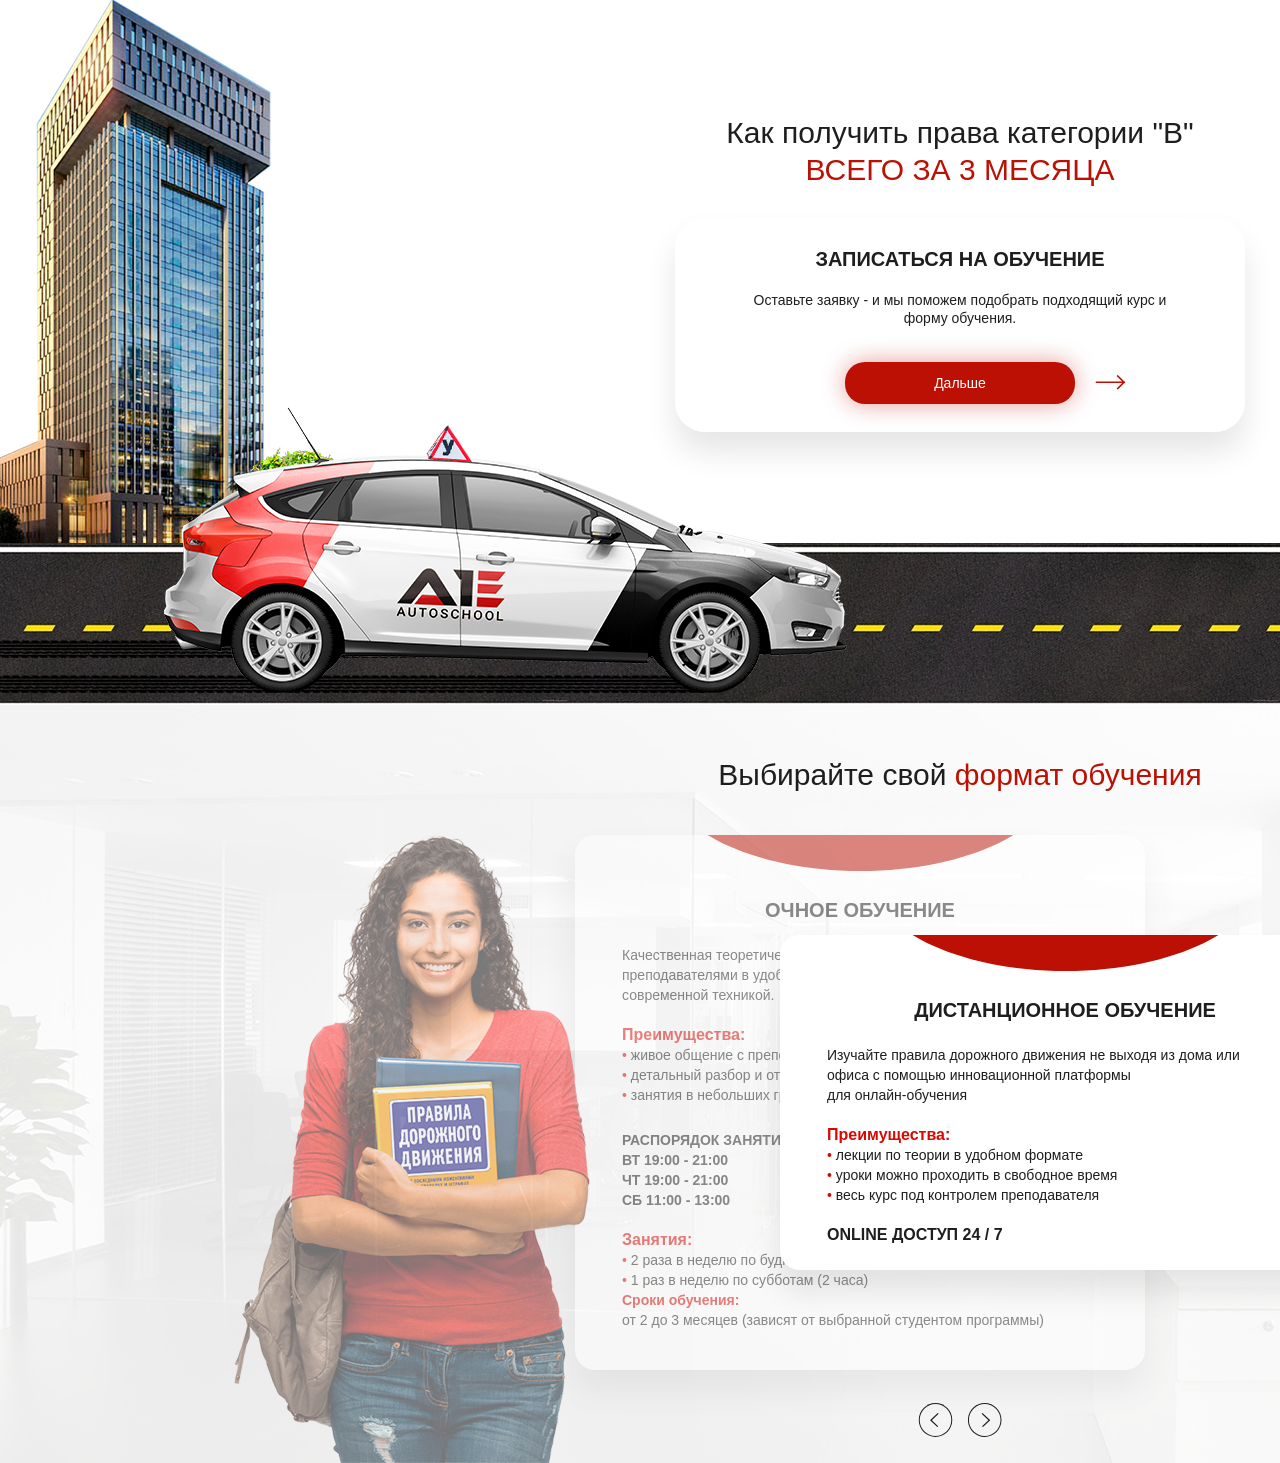
==== index.html @ 5a28f377 "add site" ====
<!DOCTYPE html><html lang="ru"><head><meta charset="utf-8"><title>Автошкола</title><meta name="viewport" content="width=device-width,initial-scale=1"><link rel="preload" href="/fonts/geometriaregular.woff2" as="font" crossorigin="anonymous"><link rel="preload" href="fonts/geometriabold.woff2" as="font" crossorigin="anonymous"><link rel="preload" href="fonts/geometriaheavy.woff2" as="font" crossorigin="anonymous"><link rel="preload" href="fonts/geometriaextrabold.woff2" as="font" crossorigin="anonymous"><link rel="stylesheet" href="css/style.min.css"></head><body><header></header><main class="main"><h1 class="visually-hidden">Автошкола</h1><!--Первый блок--><section class="offer"><h2 class="visually-hidden">Предложения</h2><p class="offer__text">Как получить права категории "В" <span class="offer__text-red">всего за 3 месяца</span></p><ul class="offer__slider slider"><!--Первый слайд--><li class="slider__item slider__item--1 visible"><div class="slider__wrapper"><h3 class="slider__title">Записаться на обучение</h3><p class="slider__text">Оставьте заявку - и мы поможем подобрать подходящий курс и форму обучения.</p><a href="" class="slider__button">Дальше</a></div><div class="slider__car slider__car--1"><img class="slider__image slider__image--1" src="img/car.png" alt="Машина"></div></li><!--Второй слайд--><li class="slider__item slider__item--2 hidden"><div class="slider__wrapper"><h3 class="slider__title">Пройти полный курс</h3><p class="slider__text">Курс состоит из теоретической и практической части, которые идут параллельно</p><a href="" class="slider__button">Дальше</a></div><div class="slider__car slider__car--2"><img class="slider__image slider__image--2" src="img/car.png" alt="Машина"></div></li><!--Третий слайд--><li class="slider__item slider__item--3 hidden"><div class="slider__wrapper"><h3 class="slider__title">Сдать внутренний экзамен в автошколе</h3><p class="slider__text">После этого экзамена, вы получите свидетельство об окончании школы</p><a href="" class="slider__button">Дальше</a></div><div class="slider__car slider__car--3"><img class="slider__image slider__image--3" src="img/car.png" alt="Машина"></div></li><!--Четвертый слайд--><li class="slider__item slider__item--4 hidden"><div class="slider__wrapper"><h3 class="slider__title">Сдать экзамен в ГИБДД</h3><p class="slider__text">Все организационные вопросы мы возьмем на себя - вам нужно просто успешно сдать экзамен и получить водительское удостоверение!</p><a href="" class="slider__button slider__button--4">Дальше</a></div><div class="slider__car slider__car--4"><img class="slider__image slider__image--4" src="img/car.png" alt="Машина"></div></li><!--Пятый слайд--><li class="slider__item slider__item--5 hidden"><div class="slider__wrapper"><h3 class="slider__title slider__title--5">Запишитесь к нам на обучение прямо сейчас <span class="slider__title--red">и получите скидку 20%</span></h3><form class="slider__form" method="post" enctype="multipart/form-data" action="index.html" autocomplete="off"><ul class="slider__form-list"><li class="slider__form-item"><input class="slider__input" id="input-name" type="text" name="name" placeholder="Имя" required=""> <label for="input-name"><span class="visually-hidden">Имя</span></label></li><li class="slider__form-item"><input class="slider__input" id="input-tel" type="text" name="tel" placeholder="Телефон" required=""> <label for="input-tel"><span class="visually-hidden">Телефон</span></label></li></ul><button class="slider__button slider__button--5" type="submit">Записаться со скидкой</button></form></div><div class="slider__car slider__car--5"><img class="slider__image slider__image--5" src="img/car.png" alt="Машина"></div></li></ul></section><!--Второй блок--><section class="format"><h2 class="visually-hidden">Формат обучения</h2><p class="format__text">Выбирайте свой <span class="format__text-red">формат обучения</span></p><div class="format__study"><!--Очное обучение--><div class="format__full-time full-time"><!--Блок информации--> <img class="full-time__image" src="img/female.png" alt="Дистанционное обучение"><div class="full-time__wrapper"><h3 class="full-time__title">Очное обучение</h3><p class="full-time__text">Качественная теоретическая подготовка с квалифицированными преподавателями в удобной аудитории, оборудованной современной техникой.</p><b class="full-time__list-name">Преимущества:</b><ul class="full-time__list"><li class="full-time__item"><p class="full-time__item-text"><span class="full-time__text-red">•</span> живое общение с преподавателем</p></li><li class="full-time__item"><p class="full-time__item-text"><span class="full-time__text-red">•</span> детальный разбор и отработка экзаменационных билетов</p></li><li class="full-time__item"><p class="full-time__item-text"><span class="full-time__text-red">•</span> занятия в небольших группах до 10 человек</p></li></ul><ul class="full-time__schedule"><li class="full-time__schedule-item"><p class="full-time__shedule-text">Распорядок занятий:</p></li><li class="full-time__schedule-item"><p class="full-time__shedule-text">вт 19:00 - 21:00</p></li><li class="full-time__schedule-item"><p class="full-time__shedule-text">чт 19:00 - 21:00</p></li><li class="full-time__schedule-item"><p class="full-time__shedule-text">сб 11:00 - 13:00</p></li></ul><b class="full-time__list-name">Занятия:</b><ul class="full-time__list"><li class="full-time__item"><p class="full-time__item-text"><span class="full-time__text-red">•</span> 2 раза в неделю по будням (2 часа)</p></li><li class="full-time__item"><p class="full-time__item-text"><span class="full-time__text-red">•</span> 1 раз в неделю по субботам (2 часа)</p></li></ul><b class="full-time__list-term">Сроки обучения:</b><p class="full-time__text-time">от 2 до 3 месяцев (зависят от выбранной студентом программы)</p></div></div><!--Дистанционное обучение--><div class="format__distance distance"><!--Блок информации--><div class="distance__wrapper"><h3 class="distance__title">Дистанционное обучение</h3><p class="distance__text">Изучайте правила дорожного движения не выходя из дома или офиса с помощью инновационной платформы<br>для онлайн-обучения</p><b class="distance__list-name">Преимущества:</b><ul class="distance__list"><li class="distance__item"><p class="distance__item-text"><span class="distance__text-red">•</span> лекции по теории в удобном формате</p></li><li class="distance__item"><p class="distance__item-text"><span class="distance__text-red">•</span> уроки можно проходить в свободное время</p></li><li class="distance__item"><p class="distance__item-text"><span class="distance__text-red">•</span> весь курс под контролем преподавателя</p></li></ul><b class="distance__online">Online доступ 24 / 7</b></div><img class="distance__image" src="img/male.png" alt="Дистанционное обучение"></div><div class="format__buttons"><button class="format__button format__button--left"><span class="visually-hidden">Выбрать очное обучение</span> <svg class="format__left-button" xmlns="http://www.w3.org/2000/svg" width="35" height="34" viewBox="0 0 35 34"><defs><clipPath id="2j5ra"><path fill="#1e1e1e" d="M17.516 0C26.775 0 34.28 7.59 34.28 16.953s-7.506 16.953-16.765 16.953C8.256 33.906.75 26.316.75 16.953S8.256 0 17.516 0z"></path></clipPath></defs><g><g><path class="format__left-button--stroke" fill="none" stroke="#1e1e1e" stroke-miterlimit="50" stroke-width="2" d="M17.516 0C26.775 0 34.28 7.59 34.28 16.953s-7.506 16.953-16.765 16.953C8.256 33.906.75 26.316.75 16.953S8.256 0 17.516 0z" clip-path="url(&quot;#2j5ra&quot;)"></path></g><g><path class="format__left-button--fill" fill="#1e1e1e" d="M19.29 24.002l-7.236-6.835.453-.428 7.235-6.836.905.855-6.784 6.409 6.331 5.98z"></path></g></g></svg></button> <button class="format__button format__button--right"><span class="visually-hidden">Выбрать дистанционное обучение</span> <svg class="format__right-button" xmlns="http://www.w3.org/2000/svg" width="34" height="34" viewBox="0 0 34 34"><defs><clipPath id="4r8sa"><path fill="#1e1e1e" d="M16.719 0c9.268 0 16.78 7.59 16.78 16.953s-7.512 16.953-16.78 16.953S-.063 26.316-.063 16.953 7.451 0 16.72 0z"></path></clipPath></defs><g><g><path class="format__left-button--stroke" fill="none" stroke="#1e1e1e" stroke-miterlimit="50" stroke-width="2" d="M16.719 0c9.268 0 16.78 7.59 16.78 16.953s-7.512 16.953-16.78 16.953S-.063 26.316-.063 16.953 7.451 0 16.72 0z" clip-path="url(&quot;#4r8sa&quot;)"></path></g><g><path class="format__left-button--fill" fill="#1e1e1e" d="M14.075 23.148l6.331-5.981-6.783-6.409.904-.854 7.236 6.835.452.428-7.236 6.835z"></path></g></g></svg></button></div></div></section></main><footer></footer><script src="js/script.min.js"></script><script src="js/picturefill.min.js"></script></body></html>
---- css/style.min.css ----
*,::after,::before{-webkit-box-sizing:border-box;box-sizing:border-box}body{min-width:320px;margin:0;padding:0;font-size:14px;line-height:20px;font-family:"Geometria","Arial",sans-serif;color:#1e1e1e;font-style:normal;font-weight:400}img{max-width:100%;height:auto}.hidden{display:none}@font-face{font-family:"Geometria";src:url(../fonts/geometriaregular.woff2) format("woff2"),url(../fonts/geometriaregular.woff) format("woff");font-weight:400;font-style:normal;font-display:swap}@font-face{font-family:"Geometria";src:url(../fonts/geometriabold.woff2) format("woff2"),url(../fonts/geometriabold.woff) format("woff");font-weight:700;font-style:normal;font-display:swap}@font-face{font-family:"Geometria-heavy";src:url(../fonts/geometriaheavy.woff2) format("woff2"),url(../fonts/geometriaheavy.woff) format("woff");font-weight:400;font-style:normal;font-display:swap}@font-face{font-family:"Geometria-extra";src:url(../fonts/geometriaextrabold.woff2) format("woff2"),url(../fonts/geometriaextrabold.woff) format("woff");font-weight:400;font-style:normal;font-display:swap}.visually-hidden:not(:focus):not(:active){position:absolute;width:1px;height:1px;margin:-1px;border:0;padding:0;white-space:nowrap;-webkit-clip-path:inset(100%);clip-path:inset(100%);clip:rect(0 0 0 0);overflow:hidden}.offer{position:relative;width:1920px;min-height:705px;margin:0 auto;background-image:url(../img/background-1.png);background-size:1750px auto;background-repeat:no-repeat;z-index:0}.offer::after{top:543px;width:1920px;height:168px;background-image:url(../img/road.jpg);z-index:-1}.offer::after,.offer::before,.slider__button::after{content:"";position:absolute;background-repeat:no-repeat}.offer::before{right:0;top:331px;width:167px;height:379px;background-image:url(../img/finish.png)}.offer__text{margin:0 auto;padding-top:123px;text-align:center;width:541px;font-family:"Geometria-heavy","Arial",sans-serif;font-size:30px;line-height:20px}.offer__text-red{display:block;margin-top:17px;color:#bb1003;text-transform:uppercase}.slider{display:-webkit-box;display:-ms-flexbox;display:flex;-webkit-box-orient:vertical;-webkit-box-direction:normal;-ms-flex-direction:column;flex-direction:column;margin:38px auto 0;padding:0;list-style:none}.slider__item{margin:0 auto}.slider__wrapper{display:-webkit-box;display:-ms-flexbox;display:flex;-webkit-box-orient:vertical;-webkit-box-direction:normal;-ms-flex-direction:column;flex-direction:column;width:570px;margin:0 auto;-webkit-box-align:center;-ms-flex-align:center;align-items:center;background-color:#fff;-webkit-box-shadow:0 20px 31px rgba(0,0,0,.1);box-shadow:0 20px 31px rgba(0,0,0,.1);border-radius:30px;position:relative;z-index:1}.slider__title{width:570px;text-align:center;margin:30px 0 0;padding:0 20px;font-family:"Geometria-extra","Arial",sans-serif;font-size:20px;line-height:23px;text-transform:uppercase}.slider__title--5{margin-top:20px;width:450px;display:block;font-size:15px}.slider__title--red{font-size:20px;color:#bb1003}.slider__button,.slider__text{margin:20px 0 0;padding:0 20px;width:492px;font-size:14px;line-height:18px;text-align:center}.slider__button{display:block;position:relative;width:230px;margin:35px auto 28px;padding:11px 20px;border:0;border-radius:20px;background-color:#bb1003;-webkit-box-shadow:0 0 25px rgba(187,16,3,.4);box-shadow:0 0 25px rgba(187,16,3,.4);color:#fff;text-decoration:none;line-height:20px;cursor:pointer}.slider__button::after{top:13px;left:250px;width:30px;height:15px;background-image:url(../img/arrow.png);background-size:30px auto}.slider__button--4{margin-top:17px}.slider__button--5{margin-top:23px}.slider__button--5::after{display:none}.slider__car{position:relative;width:1920px}.slider__car::before{content:"";position:absolute;bottom:0;left:0;height:55px;background-repeat:no-repeat}.slider__car--1::before{width:717px;background-image:url(../img/tire-1.png)}.slider__car--2::before{width:862px;background-image:url(../img/tire-2.png)}.slider__car--3::before{width:1168px;background-image:url(../img/tire-3.png)}.slider__car--4::before{width:1468px;background-image:url(../img/tire-4.png)}.slider__car--5::before{width:1785px;background-image:url(../img/tire-5.png)}.slider__image{position:relative;display:block;margin-top:-25px}.slider__image--1{margin-left:164px}.slider__image--2{margin-left:324px}.slider__image--3{margin-left:624px}.slider__image--4{margin-left:922px}.slider__image--5{margin-left:1228px}.slider__form-list{display:-webkit-box;display:-ms-flexbox;display:flex;-ms-flex-wrap:wrap;flex-wrap:wrap;margin:20px 0 0;padding:0;width:570px;list-style:none}.slider__form-item{padding:0 30px}.slider__form-item:nth-child(2n){padding-left:0}.slider__input{width:240px;border:1px solid #e8e8e8;font-family:"Geometria","Arial",sans-serif;font-size:14px;line-height:23px;padding:4px 21px;color:#191919}.slider__input::-webkit-input-placeholder{color:#898989}.slider__input::-moz-placeholder{color:#898989}.slider__input:-ms-input-placeholder,.slider__input::-ms-input-placeholder{color:#898989}.slider__input::placeholder{color:#898989}.format{position:relative;margin:0 auto;width:1920px;background-image:url(../img/background-2.jpg);background-size:1920px auto;background-repeat:no-repeat}.format__text{margin:0;padding:60px 20px 0;font-family:"Geometria-heavy","Arial",sans-serif;font-size:30px;line-height:20px;text-align:center}.format__text-red{color:#bb1003}.format__buttons,.format__study{display:-webkit-box;display:-ms-flexbox;display:flex}.format__study{-ms-flex-wrap:wrap;flex-wrap:wrap;margin-top:35px}.format__buttons{margin:-60px auto 0;z-index:2}.format__button{border:0;background-color:transparent;padding:0;display:block;width:35px;height:35px;cursor:pointer;outline:0}.format__button--left{margin-right:15px}.format__button:active .format__left-button--stroke{stroke:#db0701}.format__button:active .format__left-button--fill{fill:#db0701}.distance,.distance__wrapper{position:relative;display:-webkit-box;display:-ms-flexbox;display:flex;z-index:1}.distance{-webkit-box-align:start;-ms-flex-align:start;align-items:flex-start;width:720px;min-height:643px;margin-left:0}.distance__wrapper{-webkit-box-orient:vertical;-webkit-box-direction:normal;-ms-flex-direction:column;flex-direction:column;margin-top:115px;margin-left:-420px;border-radius:20px;background-color:#fff;-webkit-box-shadow:0 20px 31px rgba(0,0,0,.1);box-shadow:0 20px 31px rgba(0,0,0,.1)}.distance__wrapper::before,.full-time__wrapper::before{content:"";position:absolute;top:0;left:132px;width:307px;height:36px;background-image:url(../img/allips.png);background-repeat:no-repeat}.distance__title{margin:65px 0 0;padding:0 20px;font-size:20px;line-height:20px;text-transform:uppercase;text-align:center}.distance__text{margin:25px 0 0;padding-left:47px;padding-right:70px;width:570px}.distance__list-name{display:block;margin-top:20px;padding-left:47px;padding-right:70px;text-align:left;font-family:"Geometria","Arial",sans-serif;font-size:16px;font-weight:700;color:#db0701}.distance__list{list-style:none;margin:0;padding:0 70px 0 47px}.distance__item-text{margin:0}.distance__text-red{color:#db0701}.distance__online{display:block;font-size:16px;line-height:20px;font-weight:700;margin:20px 0 25px;padding-left:47px;padding-right:70px;text-transform:uppercase}.distance__image{position:absolute;right:0;bottom:0;margin-right:124px;z-index:2}.full-time,.full-time__wrapper{position:relative;display:-webkit-box;display:-ms-flexbox;display:flex}.full-time{-webkit-box-align:start;-ms-flex-align:start;align-items:flex-start;min-height:643px;opacity:.5;width:1200px;margin-left:0;z-index:0}.full-time__wrapper{width:570px;-webkit-box-orient:vertical;-webkit-box-direction:normal;-ms-flex-direction:column;flex-direction:column;margin-top:15px;margin-left:575px;border-radius:20px;background-color:#fff;-webkit-box-shadow:0 20px 31px rgba(0,0,0,.1);box-shadow:0 20px 31px rgba(0,0,0,.1);z-index:1}.full-time__title{margin:65px 0 0;padding:0 20px;font-size:20px;line-height:20px;text-transform:uppercase;text-align:center}.full-time__text{margin:25px 0 0;padding-left:47px;padding-right:70px;width:570px}.full-time__list-name{display:block;margin-top:20px;padding-left:47px;padding-right:70px;text-align:left;font-family:"Geometria","Arial",sans-serif;font-size:16px;font-weight:700;color:#db0701}.full-time__list{list-style:none;margin:0;padding:0 70px 0 47px}.full-time__item-text{margin:0}.full-time__text-red{color:#db0701}.full-time__schedule{list-style:none;margin:25px 0 0;padding:0 70px 0 47px}.full-time__shedule-text{margin:0;font-family:"Geometria","Arial",sans-serif;font-weight:700;text-transform:uppercase}.full-time__list-term{margin:0;padding-right:70px;padding-left:47px;color:#db0701}.full-time__text-time{margin:0 0 40px;padding-left:47px;padding-right:70px}.full-time__image{position:absolute;left:0;bottom:0;margin-left:234px;z-index:2}
/*# sourceMappingURL=style.min.css.map */
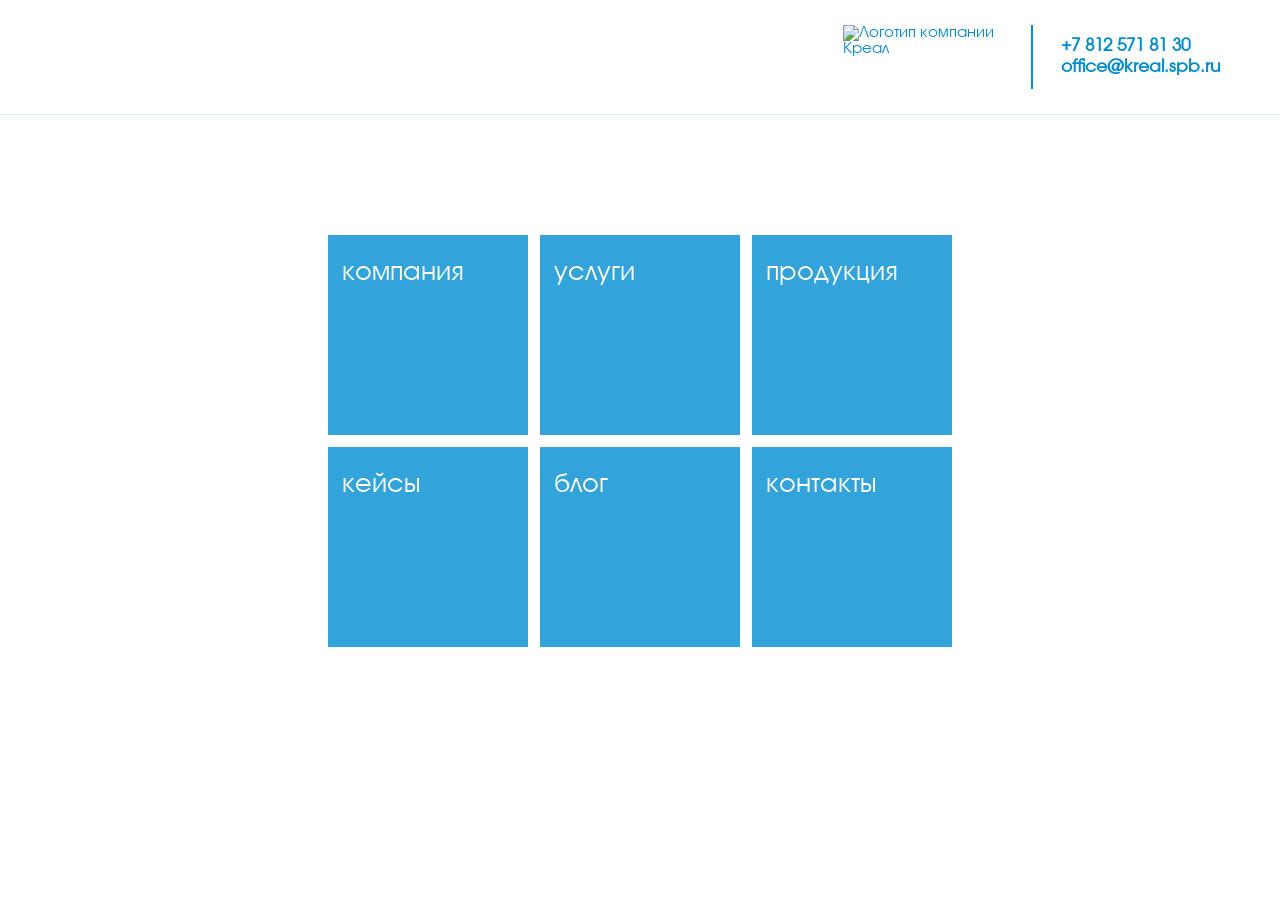
==== commit 1ce44672: "1" ====
--- a/index.html
+++ b/index.html
@@ -1 +1 @@
-<!DOCTYPE html><html lang="ru"><head><meta charset="utf-8"><title>Автошкола</title><meta name="viewport" content="width=device-width,initial-scale=1"><link rel="preload" href="/fonts/geometriaregular.woff2" as="font" crossorigin="anonymous"><link rel="preload" href="fonts/geometriabold.woff2" as="font" crossorigin="anonymous"><link rel="preload" href="fonts/geometriaheavy.woff2" as="font" crossorigin="anonymous"><link rel="preload" href="fonts/geometriaextrabold.woff2" as="font" crossorigin="anonymous"><link rel="stylesheet" href="css/style.min.css"></head><body><header></header><main class="main"><h1 class="visually-hidden">Автошкола</h1><!--Первый блок--><section class="offer"><h2 class="visually-hidden">Предложения</h2><p class="offer__text">Как получить права категории "В" <span class="offer__text-red">всего за 3 месяца</span></p><ul class="offer__slider slider"><!--Первый слайд--><li class="slider__item slider__item--1 visible"><div class="slider__wrapper"><h3 class="slider__title">Записаться на обучение</h3><p class="slider__text">Оставьте заявку - и мы поможем подобрать подходящий курс и форму обучения.</p><a href="" class="slider__button">Дальше</a></div><div class="slider__car slider__car--1"><img class="slider__image slider__image--1" src="img/car.png" alt="Машина"></div></li><!--Второй слайд--><li class="slider__item slider__item--2 hidden"><div class="slider__wrapper"><h3 class="slider__title">Пройти полный курс</h3><p class="slider__text">Курс состоит из теоретической и практической части, которые идут параллельно</p><a href="" class="slider__button">Дальше</a></div><div class="slider__car slider__car--2"><img class="slider__image slider__image--2" src="img/car.png" alt="Машина"></div></li><!--Третий слайд--><li class="slider__item slider__item--3 hidden"><div class="slider__wrapper"><h3 class="slider__title">Сдать внутренний экзамен в автошколе</h3><p class="slider__text">После этого экзамена, вы получите свидетельство об окончании школы</p><a href="" class="slider__button">Дальше</a></div><div class="slider__car slider__car--3"><img class="slider__image slider__image--3" src="img/car.png" alt="Машина"></div></li><!--Четвертый слайд--><li class="slider__item slider__item--4 hidden"><div class="slider__wrapper"><h3 class="slider__title">Сдать экзамен в ГИБДД</h3><p class="slider__text">Все организационные вопросы мы возьмем на себя - вам нужно просто успешно сдать экзамен и получить водительское удостоверение!</p><a href="" class="slider__button slider__button--4">Дальше</a></div><div class="slider__car slider__car--4"><img class="slider__image slider__image--4" src="img/car.png" alt="Машина"></div></li><!--Пятый слайд--><li class="slider__item slider__item--5 hidden"><div class="slider__wrapper"><h3 class="slider__title slider__title--5">Запишитесь к нам на обучение прямо сейчас <span class="slider__title--red">и получите скидку 20%</span></h3><form class="slider__form" method="post" enctype="multipart/form-data" action="index.html" autocomplete="off"><ul class="slider__form-list"><li class="slider__form-item"><input class="slider__input" id="input-name" type="text" name="name" placeholder="Имя" required=""> <label for="input-name"><span class="visually-hidden">Имя</span></label></li><li class="slider__form-item"><input class="slider__input" id="input-tel" type="text" name="tel" placeholder="Телефон" required=""> <label for="input-tel"><span class="visually-hidden">Телефон</span></label></li></ul><button class="slider__button slider__button--5" type="submit">Записаться со скидкой</button></form></div><div class="slider__car slider__car--5"><img class="slider__image slider__image--5" src="img/car.png" alt="Машина"></div></li></ul></section><!--Второй блок--><section class="format"><h2 class="visually-hidden">Формат обучения</h2><p class="format__text">Выбирайте свой <span class="format__text-red">формат обучения</span></p><div class="format__study"><!--Очное обучение--><div class="format__full-time full-time"><!--Блок информации--> <img class="full-time__image" src="img/female.png" alt="Дистанционное обучение"><div class="full-time__wrapper"><h3 class="full-time__title">Очное обучение</h3><p class="full-time__text">Качественная теоретическая подготовка с квалифицированными преподавателями в удобной аудитории, оборудованной современной техникой.</p><b class="full-time__list-name">Преимущества:</b><ul class="full-time__list"><li class="full-time__item"><p class="full-time__item-text"><span class="full-time__text-red">•</span> живое общение с преподавателем</p></li><li class="full-time__item"><p class="full-time__item-text"><span class="full-time__text-red">•</span> детальный разбор и отработка экзаменационных билетов</p></li><li class="full-time__item"><p class="full-time__item-text"><span class="full-time__text-red">•</span> занятия в небольших группах до 10 человек</p></li></ul><ul class="full-time__schedule"><li class="full-time__schedule-item"><p class="full-time__shedule-text">Распорядок занятий:</p></li><li class="full-time__schedule-item"><p class="full-time__shedule-text">вт 19:00 - 21:00</p></li><li class="full-time__schedule-item"><p class="full-time__shedule-text">чт 19:00 - 21:00</p></li><li class="full-time__schedule-item"><p class="full-time__shedule-text">сб 11:00 - 13:00</p></li></ul><b class="full-time__list-name">Занятия:</b><ul class="full-time__list"><li class="full-time__item"><p class="full-time__item-text"><span class="full-time__text-red">•</span> 2 раза в неделю по будням (2 часа)</p></li><li class="full-time__item"><p class="full-time__item-text"><span class="full-time__text-red">•</span> 1 раз в неделю по субботам (2 часа)</p></li></ul><b class="full-time__list-term">Сроки обучения:</b><p class="full-time__text-time">от 2 до 3 месяцев (зависят от выбранной студентом программы)</p></div></div><!--Дистанционное обучение--><div class="format__distance distance"><!--Блок информации--><div class="distance__wrapper"><h3 class="distance__title">Дистанционное обучение</h3><p class="distance__text">Изучайте правила дорожного движения не выходя из дома или офиса с помощью инновационной платформы<br>для онлайн-обучения</p><b class="distance__list-name">Преимущества:</b><ul class="distance__list"><li class="distance__item"><p class="distance__item-text"><span class="distance__text-red">•</span> лекции по теории в удобном формате</p></li><li class="distance__item"><p class="distance__item-text"><span class="distance__text-red">•</span> уроки можно проходить в свободное время</p></li><li class="distance__item"><p class="distance__item-text"><span class="distance__text-red">•</span> весь курс под контролем преподавателя</p></li></ul><b class="distance__online">Online доступ 24 / 7</b></div><img class="distance__image" src="img/male.png" alt="Дистанционное обучение"></div><div class="format__buttons"><button class="format__button format__button--left"><span class="visually-hidden">Выбрать очное обучение</span> <svg class="format__left-button" xmlns="http://www.w3.org/2000/svg" width="35" height="34" viewBox="0 0 35 34"><defs><clipPath id="2j5ra"><path fill="#1e1e1e" d="M17.516 0C26.775 0 34.28 7.59 34.28 16.953s-7.506 16.953-16.765 16.953C8.256 33.906.75 26.316.75 16.953S8.256 0 17.516 0z"></path></clipPath></defs><g><g><path class="format__left-button--stroke" fill="none" stroke="#1e1e1e" stroke-miterlimit="50" stroke-width="2" d="M17.516 0C26.775 0 34.28 7.59 34.28 16.953s-7.506 16.953-16.765 16.953C8.256 33.906.75 26.316.75 16.953S8.256 0 17.516 0z" clip-path="url(&quot;#2j5ra&quot;)"></path></g><g><path class="format__left-button--fill" fill="#1e1e1e" d="M19.29 24.002l-7.236-6.835.453-.428 7.235-6.836.905.855-6.784 6.409 6.331 5.98z"></path></g></g></svg></button> <button class="format__button format__button--right"><span class="visually-hidden">Выбрать дистанционное обучение</span> <svg class="format__right-button" xmlns="http://www.w3.org/2000/svg" width="34" height="34" viewBox="0 0 34 34"><defs><clipPath id="4r8sa"><path fill="#1e1e1e" d="M16.719 0c9.268 0 16.78 7.59 16.78 16.953s-7.512 16.953-16.78 16.953S-.063 26.316-.063 16.953 7.451 0 16.72 0z"></path></clipPath></defs><g><g><path class="format__left-button--stroke" fill="none" stroke="#1e1e1e" stroke-miterlimit="50" stroke-width="2" d="M16.719 0c9.268 0 16.78 7.59 16.78 16.953s-7.512 16.953-16.78 16.953S-.063 26.316-.063 16.953 7.451 0 16.72 0z" clip-path="url(&quot;#4r8sa&quot;)"></path></g><g><path class="format__left-button--fill" fill="#1e1e1e" d="M14.075 23.148l6.331-5.981-6.783-6.409.904-.854 7.236 6.835.452.428-7.236 6.835z"></path></g></g></svg></button></div></div></section></main><footer></footer><script src="js/script.min.js"></script><script src="js/picturefill.min.js"></script></body></html>+<!DOCTYPE html><html lang="ru"><head><meta charset="UTF-8"><title>Компания Креал</title><meta name="viewport" content="width=device-width,initial-scale=1"><link rel="preload" href="fonts/avantiregular.woff" as="font" crossorigin="anonymous"><link rel="preload" href="fonts/avantiregular.woff2" as="font" crossorigin="anonymous"><link rel="stylesheet" href="css/style.min.css"></head><body><header class="header"><nav class="main-nav main-nav--index"><a class="main-nav__logo main-nav__logo--index" aria-label="Логотип"><img class="main-nav__image" src="http://placehold.it/160x64" alt="Логотип компании Креал"></a><div class="main-nav__contacts main-nav__contacts--index"><span class="main-nav__text">+7 812 571 81 30</span><p class="main-nav__text">office@kreal.spb.ru</p></div></nav></header><main class="main"><h1 class="visually-hidden">Главная страница компании Креал</h1><section class="index-nav"><h2 class="visually-hidden">Навигация сайта</h2><ul class="index-nav__list"><li class="index-nav__item"><a class="index-nav__link index-nav__link--company" href="company.html">компания</a></li><li class="index-nav__item"><a class="index-nav__link index-nav__link--service" href="service.html">услуги</a></li><li class="index-nav__item"><a class="index-nav__link index-nav__link--product" href="product.html">продукция</a></li><li class="index-nav__item"><a class="index-nav__link index-nav__link--case" href="case.html">кейсы</a></li><li class="index-nav__item"><a class="index-nav__link index-nav__link--blog" href="blog.html">блог</a></li><li class="index-nav__item"><a class="index-nav__link index-nav__link--contact" href="contact.html">контакты</a></li></ul></section></main><footer></footer><script src="js/picturefill.min.js"></script></body></html>
--- a/css/style.min.css
+++ b/css/style.min.css
@@ -1,2 +1,3 @@
-*,::after,::before{-webkit-box-sizing:border-box;box-sizing:border-box}body{min-width:320px;margin:0;padding:0;font-size:14px;line-height:20px;font-family:"Geometria","Arial",sans-serif;color:#1e1e1e;font-style:normal;font-weight:400}img{max-width:100%;height:auto}.hidden{display:none}@font-face{font-family:"Geometria";src:url(../fonts/geometriaregular.woff2) format("woff2"),url(../fonts/geometriaregular.woff) format("woff");font-weight:400;font-style:normal;font-display:swap}@font-face{font-family:"Geometria";src:url(../fonts/geometriabold.woff2) format("woff2"),url(../fonts/geometriabold.woff) format("woff");font-weight:700;font-style:normal;font-display:swap}@font-face{font-family:"Geometria-heavy";src:url(../fonts/geometriaheavy.woff2) format("woff2"),url(../fonts/geometriaheavy.woff) format("woff");font-weight:400;font-style:normal;font-display:swap}@font-face{font-family:"Geometria-extra";src:url(../fonts/geometriaextrabold.woff2) format("woff2"),url(../fonts/geometriaextrabold.woff) format("woff");font-weight:400;font-style:normal;font-display:swap}.visually-hidden:not(:focus):not(:active){position:absolute;width:1px;height:1px;margin:-1px;border:0;padding:0;white-space:nowrap;-webkit-clip-path:inset(100%);clip-path:inset(100%);clip:rect(0 0 0 0);overflow:hidden}.offer{position:relative;width:1920px;min-height:705px;margin:0 auto;background-image:url(../img/background-1.png);background-size:1750px auto;background-repeat:no-repeat;z-index:0}.offer::after{top:543px;width:1920px;height:168px;background-image:url(../img/road.jpg);z-index:-1}.offer::after,.offer::before,.slider__button::after{content:"";position:absolute;background-repeat:no-repeat}.offer::before{right:0;top:331px;width:167px;height:379px;background-image:url(../img/finish.png)}.offer__text{margin:0 auto;padding-top:123px;text-align:center;width:541px;font-family:"Geometria-heavy","Arial",sans-serif;font-size:30px;line-height:20px}.offer__text-red{display:block;margin-top:17px;color:#bb1003;text-transform:uppercase}.slider{display:-webkit-box;display:-ms-flexbox;display:flex;-webkit-box-orient:vertical;-webkit-box-direction:normal;-ms-flex-direction:column;flex-direction:column;margin:38px auto 0;padding:0;list-style:none}.slider__item{margin:0 auto}.slider__wrapper{display:-webkit-box;display:-ms-flexbox;display:flex;-webkit-box-orient:vertical;-webkit-box-direction:normal;-ms-flex-direction:column;flex-direction:column;width:570px;margin:0 auto;-webkit-box-align:center;-ms-flex-align:center;align-items:center;background-color:#fff;-webkit-box-shadow:0 20px 31px rgba(0,0,0,.1);box-shadow:0 20px 31px rgba(0,0,0,.1);border-radius:30px;position:relative;z-index:1}.slider__title{width:570px;text-align:center;margin:30px 0 0;padding:0 20px;font-family:"Geometria-extra","Arial",sans-serif;font-size:20px;line-height:23px;text-transform:uppercase}.slider__title--5{margin-top:20px;width:450px;display:block;font-size:15px}.slider__title--red{font-size:20px;color:#bb1003}.slider__button,.slider__text{margin:20px 0 0;padding:0 20px;width:492px;font-size:14px;line-height:18px;text-align:center}.slider__button{display:block;position:relative;width:230px;margin:35px auto 28px;padding:11px 20px;border:0;border-radius:20px;background-color:#bb1003;-webkit-box-shadow:0 0 25px rgba(187,16,3,.4);box-shadow:0 0 25px rgba(187,16,3,.4);color:#fff;text-decoration:none;line-height:20px;cursor:pointer}.slider__button::after{top:13px;left:250px;width:30px;height:15px;background-image:url(../img/arrow.png);background-size:30px auto}.slider__button--4{margin-top:17px}.slider__button--5{margin-top:23px}.slider__button--5::after{display:none}.slider__car{position:relative;width:1920px}.slider__car::before{content:"";position:absolute;bottom:0;left:0;height:55px;background-repeat:no-repeat}.slider__car--1::before{width:717px;background-image:url(../img/tire-1.png)}.slider__car--2::before{width:862px;background-image:url(../img/tire-2.png)}.slider__car--3::before{width:1168px;background-image:url(../img/tire-3.png)}.slider__car--4::before{width:1468px;background-image:url(../img/tire-4.png)}.slider__car--5::before{width:1785px;background-image:url(../img/tire-5.png)}.slider__image{position:relative;display:block;margin-top:-25px}.slider__image--1{margin-left:164px}.slider__image--2{margin-left:324px}.slider__image--3{margin-left:624px}.slider__image--4{margin-left:922px}.slider__image--5{margin-left:1228px}.slider__form-list{display:-webkit-box;display:-ms-flexbox;display:flex;-ms-flex-wrap:wrap;flex-wrap:wrap;margin:20px 0 0;padding:0;width:570px;list-style:none}.slider__form-item{padding:0 30px}.slider__form-item:nth-child(2n){padding-left:0}.slider__input{width:240px;border:1px solid #e8e8e8;font-family:"Geometria","Arial",sans-serif;font-size:14px;line-height:23px;padding:4px 21px;color:#191919}.slider__input::-webkit-input-placeholder{color:#898989}.slider__input::-moz-placeholder{color:#898989}.slider__input:-ms-input-placeholder,.slider__input::-ms-input-placeholder{color:#898989}.slider__input::placeholder{color:#898989}.format{position:relative;margin:0 auto;width:1920px;background-image:url(../img/background-2.jpg);background-size:1920px auto;background-repeat:no-repeat}.format__text{margin:0;padding:60px 20px 0;font-family:"Geometria-heavy","Arial",sans-serif;font-size:30px;line-height:20px;text-align:center}.format__text-red{color:#bb1003}.format__buttons,.format__study{display:-webkit-box;display:-ms-flexbox;display:flex}.format__study{-ms-flex-wrap:wrap;flex-wrap:wrap;margin-top:35px}.format__buttons{margin:-60px auto 0;z-index:2}.format__button{border:0;background-color:transparent;padding:0;display:block;width:35px;height:35px;cursor:pointer;outline:0}.format__button--left{margin-right:15px}.format__button:active .format__left-button--stroke{stroke:#db0701}.format__button:active .format__left-button--fill{fill:#db0701}.distance,.distance__wrapper{position:relative;display:-webkit-box;display:-ms-flexbox;display:flex;z-index:1}.distance{-webkit-box-align:start;-ms-flex-align:start;align-items:flex-start;width:720px;min-height:643px;margin-left:0}.distance__wrapper{-webkit-box-orient:vertical;-webkit-box-direction:normal;-ms-flex-direction:column;flex-direction:column;margin-top:115px;margin-left:-420px;border-radius:20px;background-color:#fff;-webkit-box-shadow:0 20px 31px rgba(0,0,0,.1);box-shadow:0 20px 31px rgba(0,0,0,.1)}.distance__wrapper::before,.full-time__wrapper::before{content:"";position:absolute;top:0;left:132px;width:307px;height:36px;background-image:url(../img/allips.png);background-repeat:no-repeat}.distance__title{margin:65px 0 0;padding:0 20px;font-size:20px;line-height:20px;text-transform:uppercase;text-align:center}.distance__text{margin:25px 0 0;padding-left:47px;padding-right:70px;width:570px}.distance__list-name{display:block;margin-top:20px;padding-left:47px;padding-right:70px;text-align:left;font-family:"Geometria","Arial",sans-serif;font-size:16px;font-weight:700;color:#db0701}.distance__list{list-style:none;margin:0;padding:0 70px 0 47px}.distance__item-text{margin:0}.distance__text-red{color:#db0701}.distance__online{display:block;font-size:16px;line-height:20px;font-weight:700;margin:20px 0 25px;padding-left:47px;padding-right:70px;text-transform:uppercase}.distance__image{position:absolute;right:0;bottom:0;margin-right:124px;z-index:2}.full-time,.full-time__wrapper{position:relative;display:-webkit-box;display:-ms-flexbox;display:flex}.full-time{-webkit-box-align:start;-ms-flex-align:start;align-items:flex-start;min-height:643px;opacity:.5;width:1200px;margin-left:0;z-index:0}.full-time__wrapper{width:570px;-webkit-box-orient:vertical;-webkit-box-direction:normal;-ms-flex-direction:column;flex-direction:column;margin-top:15px;margin-left:575px;border-radius:20px;background-color:#fff;-webkit-box-shadow:0 20px 31px rgba(0,0,0,.1);box-shadow:0 20px 31px rgba(0,0,0,.1);z-index:1}.full-time__title{margin:65px 0 0;padding:0 20px;font-size:20px;line-height:20px;text-transform:uppercase;text-align:center}.full-time__text{margin:25px 0 0;padding-left:47px;padding-right:70px;width:570px}.full-time__list-name{display:block;margin-top:20px;padding-left:47px;padding-right:70px;text-align:left;font-family:"Geometria","Arial",sans-serif;font-size:16px;font-weight:700;color:#db0701}.full-time__list{list-style:none;margin:0;padding:0 70px 0 47px}.full-time__item-text{margin:0}.full-time__text-red{color:#db0701}.full-time__schedule{list-style:none;margin:25px 0 0;padding:0 70px 0 47px}.full-time__shedule-text{margin:0;font-family:"Geometria","Arial",sans-serif;font-weight:700;text-transform:uppercase}.full-time__list-term{margin:0;padding-right:70px;padding-left:47px;color:#db0701}.full-time__text-time{margin:0 0 40px;padding-left:47px;padding-right:70px}.full-time__image{position:absolute;left:0;bottom:0;margin-left:234px;z-index:2}
+/*! normalize.css v8.0.1 | MIT License | github.com/necolas/normalize.css */
+html{line-height:1.15;-webkit-text-size-adjust:100%;scroll-behavior:smooth}body{min-width:480px;margin:0;padding:0;font-size:1rem;line-height:1;font-family:"Avanti","Arial",sans-serif;color:#008dd2;font-style:normal;font-weight:400;background-color:#fff}details,main{display:block}h1{font-size:2em;margin:.67em 0}hr{-webkit-box-sizing:content-box;box-sizing:content-box;height:0;overflow:visible}code,kbd,pre,samp{font-family:monospace,monospace;font-size:1em}a{background-color:transparent}abbr[title]{border-bottom:none;-webkit-text-decoration:underline dotted;text-decoration:underline dotted}b,strong{font-weight:bolder}small{font-size:80%}sub,sup{font-size:75%;line-height:0;position:relative;vertical-align:baseline}sub{bottom:-.25em}sup{top:-.5em}img{border-style:none;max-width:100%;height:auto}button,input,optgroup,select,textarea{font-family:inherit;font-size:100%;line-height:1.15;margin:0}button,input{overflow:visible}button,select{text-transform:none}[type=button],[type=reset],[type=submit],button{-webkit-appearance:button}[type=button]::-moz-focus-inner,[type=reset]::-moz-focus-inner,[type=submit]::-moz-focus-inner,button::-moz-focus-inner{border-style:none;padding:0}[type=button]:-moz-focusring,[type=reset]:-moz-focusring,[type=submit]:-moz-focusring,button:-moz-focusring{outline:1px dotted ButtonText}fieldset{padding:.35em .75em .625em}legend{color:inherit;display:table;max-width:100%;white-space:normal}progress{vertical-align:baseline}textarea{overflow:auto}[type=checkbox],[type=radio],legend{-webkit-box-sizing:border-box;box-sizing:border-box;padding:0}[type=number]::-webkit-inner-spin-button,[type=number]::-webkit-outer-spin-button{height:auto}[type=search]{-webkit-appearance:textfield;outline-offset:-2px}[type=search]::-webkit-search-decoration{-webkit-appearance:none}::-webkit-file-upload-button{-webkit-appearance:button;font:inherit}summary{display:list-item}.hidden,[hidden],template{display:none}@font-face{font-family:"Avanti";src:url(../fonts/avantiregular.woff2) format("woff2"),url(../fonts/avantiregular.woff) format("woff");font-weight:400;font-style:normal;font-display:swap}@font-face{font-family:"Avanti-bold";src:url(../fonts/avantibold.woff2) format("woff2"),url(../fonts/avantibold.woff) format("woff");font-weight:700;font-style:normal;font-display:swap}*,::after,::before{-webkit-box-sizing:border-box;box-sizing:border-box}.visually-hidden:not(:focus):not(:active){position:absolute;width:1px;height:1px;margin:-1px;border:0;padding:0;white-space:nowrap;-webkit-clip-path:inset(100%);clip-path:inset(100%);clip:rect(0 0 0 0);overflow:hidden}.header{border-bottom:1px solid #ddf0f9}.main-nav{max-width:1200px;margin:0 auto;display:-webkit-box;display:-ms-flexbox;display:flex;-webkit-box-pack:justify;-ms-flex-pack:justify;justify-content:space-between;-webkit-box-align:center;-ms-flex-align:center;align-items:center;padding:25px 20px}.main-nav--index{-webkit-box-pack:end;-ms-flex-pack:end;justify-content:flex-end}.main-nav__logo{position:relative;margin-right:45px;width:160px;height:64px}.main-nav__contacts::before,.main-nav__logo::before{content:"";position:absolute;width:2px;height:64px;background-color:#008dd2}.main-nav__logo::before{right:-30px}.main-nav__logo--index{margin-right:58px}.main-nav__image{max-width:160px}.main-nav__item,.main-nav__list{display:-webkit-box;display:-ms-flexbox;display:flex}.main-nav__list{padding:0;list-style:none;position:relative;-ms-flex-wrap:wrap;flex-wrap:wrap;max-width:720px;margin:0;-webkit-box-pack:start;-ms-flex-pack:start;justify-content:flex-start;width:100%}.main-nav__item{-webkit-box-pack:center;-ms-flex-pack:center;justify-content:center;width:120px;margin:5px 0}.main-nav__border{width:80px;height:2px;background-color:#008dd2;-webkit-transition:.3s ease;transition:.3s ease}.main-nav__item--1:hover~.main-nav__border,.main-nav__item--1active~.main-nav__border{margin-left:20px}.main-nav__item--2:hover~.main-nav__border,.main-nav__item--2active~.main-nav__border{margin-left:140px}.main-nav__item--3:hover~.main-nav__border,.main-nav__item--3active~.main-nav__border{margin-left:260px}.main-nav__item--4:hover~.main-nav__border,.main-nav__item--4active~.main-nav__border{margin-left:380px}.main-nav__item--5:hover~.main-nav__border,.main-nav__item--5active~.main-nav__border{margin-left:500px}.main-nav__item--6:hover~.main-nav__border,.main-nav__item--6active~.main-nav__border{margin-left:620px}.main-nav__link{font-size:1.3125em;display:inline-block;color:#008dd2;text-decoration:none}.main-nav__link--active{cursor:pointer}.main-nav__contacts{position:relative;display:-webkit-box;display:-ms-flexbox;display:flex;-webkit-box-orient:vertical;-webkit-box-direction:normal;-ms-flex-direction:column;flex-direction:column;margin-left:45px}.main-nav__contacts::before{top:-11.5px;left:-30px}.main-nav__contacts--index{margin-left:0}.main-nav__text{font-size:1.125em;margin:0;font-family:"Avanti","Arial",sans-serif;font-weight:700;line-height:21px}.main-nav__toggle{display:none}@media (max-width:1199px){.header--nojs{margin-bottom:372px}.main-nav{position:relative;display:-webkit-box;display:-ms-flexbox;display:flex;-webkit-box-pack:end;-ms-flex-pack:end;justify-content:flex-end}.main-nav__list{position:absolute;-webkit-box-orient:vertical;-webkit-box-direction:normal;-ms-flex-direction:column;flex-direction:column;top:115px;width:480px;right:0;-webkit-box-ordinal-group:4;-ms-flex-order:3;order:3;background-color:#fff;z-index:3}.main-nav__list--closed{display:none}.main-nav__list--opened{display:-webkit-box;display:-ms-flexbox;display:flex}.main-nav__item{width:100%;margin:-1px 0 0;border:1px solid #ddf0f9}.main-nav__border{display:none}.main-nav__link{text-align:center;padding:20px}.main-nav__toggle{position:relative;display:block;width:50px;height:40px;padding:0;background-color:#fff;border:0;outline:0}.main-nav__toggle--closed::before{content:"";position:absolute;top:0;left:0;width:50px;height:5px;background-color:#008dd2;-webkit-box-shadow:0 17px 0 #008dd2;box-shadow:0 17px 0 #008dd2}.main-nav__toggle--closed::after{bottom:0}.main-nav__toggle--closed::after,.main-nav__toggle--opened::after,.main-nav__toggle--opened::before{content:"";position:absolute;left:0;width:50px;height:5px;background-color:#008dd2}.main-nav__toggle--opened::before{top:18px;-webkit-transform:rotate(45deg);transform:rotate(45deg)}.main-nav__toggle--opened::after{bottom:18px;-webkit-transform:rotate(-45deg);transform:rotate(-45deg)}.main-nav__logo{margin-right:58px}.main-nav__contacts{margin-left:0;margin-right:10px}.main-nav__list--nojs{display:-webkit-box;display:-ms-flexbox;display:flex;width:100%}.main-nav__toggle--nojs{display:none}}.index-nav{margin-top:120px}.index-nav__list{list-style:none;display:-webkit-box;display:-ms-flexbox;display:flex;-ms-flex-wrap:wrap;flex-wrap:wrap;-webkit-box-pack:center;-ms-flex-pack:center;justify-content:center;margin:0 auto;padding:0 6px;max-width:648px}.index-nav__item{margin:0 6px 12px}.index-nav__link{font-size:1.6875em;position:relative;display:inline-block;padding:25px 14px;width:200px;min-height:200px;color:#fff;text-decoration:none;background-size:contain}.index-nav__link:focus,.index-nav__link:hover{color:#008dd2;background-color:#fff}.index-nav__link::after,.index-nav__link::before{content:"";position:absolute;top:0;left:0;width:200px;height:200px}.index-nav__link::before{background-color:#008dd2;opacity:.8;z-index:-1}.index-nav__link::after{z-index:-2;background-size:contain}.index-nav__link--blog::after,.index-nav__link--case::after,.index-nav__link--company::after,.index-nav__link--contact::after,.index-nav__link--product::after,.index-nav__link--service::after{background-image:url()}.company-nav{margin-bottom:50px}.company-nav__wrapper{display:-webkit-box;display:-ms-flexbox;display:flex}.company-nav__nav{min-width:190px}.company-nav__item,.company-nav__list{display:-webkit-box;display:-ms-flexbox;display:flex}.company-nav__list{margin:0;list-style:none;-ms-flex-pack:distribute;justify-content:space-around;width:100%;max-width:780px;padding:30px 0 0}.company-nav__item{-webkit-box-align:center;-ms-flex-align:center;align-items:center}.company-nav__link{font-size:1.125em;width:122px;padding:13px 10px;color:#008dd2;text-decoration:none;border:1px solid #008dd2;text-align:center}.company-nav__link--active,.company-nav__link:active,.company-nav__link:hover{color:#fff;background-color:#008dd2;cursor:pointer}@media (max-width:650px){.company-nav__nav{display:none}}.page-nav{padding-top:15px}.page-nav__title{font-size:1.125em;margin:0 0 15px}.page-nav__return{margin-right:10px;color:#008dd2;text-decoration:none}.page-nav__location::before,.page-nav__return--menu::before{content:"";position:absolute;width:1px;top:5px;left:-7px;height:8px;background-color:#008dd2}.page-nav__location,.page-nav__return{font-size:.9375em;position:relative}.mission,.mission__wrapper{display:-webkit-box;display:-ms-flexbox;display:flex}.mission{max-width:780px;margin:0 auto 200px}.mission__wrapper{-webkit-box-orient:vertical;-webkit-box-direction:normal;-ms-flex-direction:column;flex-direction:column;width:330px;-webkit-box-align:center;-ms-flex-align:center;align-items:center}.mission__director-photo{width:245px;margin-top:10px}.mission__director-name{font-size:.9375em;width:255px;margin:0;line-height:2;text-align:right}.mission__direcor-caption{width:200px}.mission__text{font-size:.9375em;position:relative;margin:0;padding-left:45px;width:440px;line-height:2.3;text-align:justify}.mission__text::before{content:"";position:absolute;top:10px;left:0;width:2px;height:calc(100% - 20px);background-color:#008dd2}@media (max-width:820px){.mission{-webkit-box-align:center;-ms-flex-align:center;align-items:center;-webkit-box-orient:vertical;-webkit-box-direction:normal;-ms-flex-direction:column;flex-direction:column;margin-bottom:100px}}.history,.history__wrapper{display:-webkit-box;display:-ms-flexbox;display:flex}.history{-webkit-box-orient:vertical;-webkit-box-direction:normal;-ms-flex-direction:column;flex-direction:column;width:780px;margin:0 auto 250px}.history__wrapper{-webkit-box-pack:justify;-ms-flex-pack:justify;justify-content:space-between;-webkit-box-align:center;-ms-flex-align:center;align-items:center;padding:60px 0}.history__wrapper:first-of-type{padding-top:4px}.history__date-next,.history__date-wrapper{display:-webkit-box;display:-ms-flexbox;display:flex;-webkit-box-orient:vertical;-webkit-box-direction:normal;-ms-flex-direction:column;flex-direction:column}.history__date-wrapper{margin-top:-50px}.history__date-next{margin-bottom:-90px}.history__text{font-size:.9375em;max-width:650px;margin:0;line-height:1.6;text-align:justify}.history__text--margin{margin-bottom:30px}.history__date{position:relative;width:92px;height:92px;font-family:"Avanti-bold","Arial",sans-serif;font-size:2.0625em;line-height:92px;text-align:center;border:2px solid #008dd2;border-radius:50%;background-color:#fff}.history__date::after,.history__date::before{content:"";position:absolute;background-color:#008dd2;z-index:-1}.history__date--1993{margin-top:-25px}.history__date--1993::before{width:2px;height:118px;top:88px;left:43px}.history__date--1993::after{width:690px;height:2px;top:206px;right:43px}.history__date--1994,.history__date--2000{top:-142px}.history__date--1994::before{width:2px;height:724px;top:-176px;left:43px}.history__date--1994::after{width:690px;height:2px;top:546px;left:43px}.history__date--1997::before{width:2px;height:212px;top:-58px;left:43px}.history__date--1997::after{width:690px;height:2px;top:152px;right:43px}.history__date--1998::before{width:2px;height:212px;top:-58px;left:43px}.history__date--1998::after{width:690px;height:2px;top:152px;left:43px}.history__date--2000::before{width:2px;height:594px;top:-108px;left:43px}.history__date--2000::after{width:690px;height:2px;top:484px;right:43px}.history__date--2001{top:-132px}.history__date--2001::before{width:2px;height:474px;top:-60px;left:43px}.history__date--2001::after{width:690px;height:2px;top:414px;left:43px}.history__date--2003::before{width:2px;height:310px;top:-110px;left:43px}.history__date--2003::after{width:690px;height:2px;top:200px;right:43px}.history__date--2004::before{width:2px;height:270px;top:-90px;left:43px}.history__date--2004::after{width:690px;height:2px;top:180px;left:43px}.history__date--2005,.history__date--2015{margin-bottom:30px}.history__date--2005::before{width:2px;height:130px;top:-128px;left:43px}.history__date--2005::after{width:10px;height:4px;bottom:-18px;left:41px}.history__date--2007::before{width:2px;height:200px;top:70px;left:43px}.history__date--2007::after{width:690px;height:2px;top:268px;right:43px}.history__date--2008::before{width:2px;height:238px;top:-75px;left:43px}.history__date--2008::after{width:690px;height:2px;top:162px;left:43px}.history__date--2010::before{width:2px;height:212px;top:-62px;left:43px}.history__date--2010::after{width:690px;height:2px;top:150px;right:43px}.history__date--2011::before{width:2px;height:210px;top:-60px;left:43px}.history__date--2011::after{width:690px;height:2px;top:150px;left:43px}.history__date--2015::before{width:2px;height:60px;top:-60px;left:43px}.history__date--2015::after{width:10px;height:4px;bottom:-18px;left:41px}.history__image--left{-ms-flex-item-align:start;align-self:flex-start}.history__image--right{-ms-flex-item-align:end;align-self:flex-end}@media (max-width:820px){.history{width:440px}.history__texts{width:340px}.history__date--1993::before{height:220px}.history__date--1993::after{width:350px;top:308px}.history__date--1994::before{height:822px;top:-226px}.history__date--1994::after{width:350px;top:596px}.history__date--1997::before{height:264px;top:-86px}.history__date--1997::after{width:350px;top:176px}.history__date--1998::before{height:240px;top:-76px}.history__date--1998::after{width:350px;top:164px}.history__date--2000,.history__date--2001{top:0}.history__date--2000::before{height:630px;top:-270px}.history__date--2000::after{width:350px;top:358px}.history__date--2001::before{height:388px;top:-150px}.history__date--2001::after{width:350px;top:236px}.history__date--2003::before{height:508px;top:-210px}.history__date--2003::after{width:350px;top:296px}.history__date--2004::before{height:414px;top:-162px}.history__date--2004::after{width:350px;top:250px}.history__date--2005,.history__date--2015{margin-bottom:30px}.history__date--2005::before{height:280px;top:-274px}.history__date--2007::before{height:344px;top:70px}.history__date--2007::after{width:350px;top:413px}.history__date--2008::before{height:336px;top:-124px}.history__date--2008::after{width:350px;top:210px}.history__date--2010::before{height:268px;top:-90px}.history__date--2010::after{width:350px;top:176px}.history__date--2011::before{height:216px;top:-64px}.history__date--2011::after{width:350px;top:150px}.history__date--2015::before{height:120px;top:-110px}}.reward,.reward__list{display:-webkit-box;display:-ms-flexbox;display:flex}.reward{max-width:780px;margin:0 auto}.reward__list{padding:0;list-style:none;-webkit-box-align:start;-ms-flex-align:start;align-items:flex-start;-webkit-box-pack:center;-ms-flex-pack:center;justify-content:center;margin:0 0 300px}.reward__item{margin-right:40px}.reward__item:last-child{margin-right:0}@media (max-width:820px){.reward__list{-webkit-box-orient:vertical;-webkit-box-direction:normal;-ms-flex-direction:column;flex-direction:column;width:100%;-webkit-box-align:center;-ms-flex-align:center;align-items:center}.reward__item{margin:0}}.menu,.menu__list{display:-webkit-box;display:-ms-flexbox;display:flex;-webkit-box-pack:center;-ms-flex-pack:center;justify-content:center;margin:0 auto}.menu__list{margin:0;padding:0;list-style:none;-ms-flex-wrap:wrap;flex-wrap:wrap;max-width:792px}.menu__item{margin:0 6px 12px}.menu__link{font-size:.9375em;position:relative;display:inline-block;padding:25px 14px;color:#fff;text-decoration:none;width:186px;height:186px}.menu__link:focus,.menu__link:hover{color:#008dd2;background-color:#fff}.menu__link::after,.menu__link::before{content:"";position:absolute;top:0;left:0;width:186px;height:186px}.menu__link::before{background-color:#008dd2;opacity:.8;z-index:-1}.menu__link::after{z-index:-2;background-size:contain}.service-nav{margin-bottom:150px}.service-nav--item{margin-bottom:50px}.service-menu__link--1::after,.service-menu__link--2::after,.service-menu__link--3::after,.service-menu__link--4::after{background-image:url()}.service,.service__text-wrapper{display:-webkit-box;display:-ms-flexbox;display:flex;-webkit-box-orient:vertical;-webkit-box-direction:normal;-ms-flex-direction:column;flex-direction:column}.service{max-width:780px;margin:0 auto}.service__text-wrapper{position:relative;padding-top:10px;padding-left:25px}.service__text-wrapper::before{content:"";position:absolute;top:0;left:0;width:2px;height:100%;background-color:#008dd2}.service__text-wrapper--product{padding-top:0}.service__text-wrapper--product::before{top:10px;height:calc(100% - 20px)}.service__list-name{font-size:.75em}.service__list{margin:0;padding:0;list-style:none;display:-webkit-box;display:-ms-flexbox;display:flex;-webkit-box-orient:vertical;-webkit-box-direction:normal;-ms-flex-direction:column;flex-direction:column}.service__item{padding-left:5px}.service__text{font-size:.75em;margin:10px 0}.request{position:fixed;bottom:0;width:100vw;padding-top:10px;padding-bottom:10px;border-top:1px solid #ddf0f9;background-color:#fff;z-index:4}.request__form,.request__list{display:-webkit-box;display:-ms-flexbox;display:flex;-webkit-box-pack:center;-ms-flex-pack:center;justify-content:center}.request__form{-webkit-box-align:center;-ms-flex-align:center;align-items:center}.request__list{padding:0;list-style:none;-ms-flex-wrap:wrap;flex-wrap:wrap;margin:0 15px 0 0}.request__item{margin-right:15px;margin-bottom:5px}.request__item:nth-child(3n){margin-right:0}.request__input{font-size:.9375em;width:167px;padding:7px 10px 6px;color:#008dd2;border:1px solid #f1f1f1;-webkit-box-shadow:inset -2px 2px 2px #cfcfcf;box-shadow:inset -2px 2px 2px #cfcfcf}.request__input::-webkit-input-placeholder{color:rgba(0,141,210,.6)}.request__input::-moz-placeholder{color:rgba(0,141,210,.6)}.request__input:-ms-input-placeholder,.request__input::-ms-input-placeholder{color:rgba(0,141,210,.6)}.request__input::placeholder{color:rgba(0,141,210,.6)}.request__button{font-size:.9375em;font-weight:700;width:90px;padding:6px 5px;color:#008dd2;border:2px solid #008dd2;background-color:#fff;cursor:pointer}.request__button:active,.request__button:hover{background-color:#008dd2;color:#fff}@media (max-width:675px){.request{min-width:480px}.request__list{width:80%;margin:0}.request__item{width:30%;margin-right:10px}.request__input{width:100%}}.other{max-width:780px;margin:0 auto 50px}.other--product{margin-bottom:200px}.other__title{font-size:1.125em;font-weight:400;text-align:center;margin:0 0 30px}.other__item,.other__list{display:-webkit-box;display:-ms-flexbox;display:flex}.other__list{padding:0;list-style:none;-ms-flex-wrap:wrap;flex-wrap:wrap;-webkit-box-pack:center;-ms-flex-pack:center;justify-content:center;-webkit-box-align:end;-ms-flex-align:end;align-items:flex-end;margin:0}.other__item{position:relative;-webkit-box-orient:vertical;-webkit-box-direction:normal;-ms-flex-direction:column;flex-direction:column;width:220px;margin:0 20px 20px}.other__item:hover::before{content:"";position:absolute;bottom:0;width:100%;height:2px;background-color:#008dd2}.other__link{font-size:.75em;line-height:1.1;color:#008dd2;text-align:center;text-decoration:none}.other__image{margin-top:10px}.case-nav{margin-bottom:100px}.case-nav--item{margin-bottom:50px}.case-menu__link--1::after,.case-menu__link--2::after,.case-menu__link--3::after,.case-menu__link--4::after,.case-menu__link--5::after,.case-menu__link--6::after,.case-menu__link--7::after,.case-menu__link--8::after{background-image:url()}.case,.case__wrapper{display:-webkit-box;display:-ms-flexbox;display:flex;-webkit-box-orient:vertical;-webkit-box-direction:normal;-ms-flex-direction:column;flex-direction:column}.case{max-width:780px;margin:0 auto}.case__wrapper{position:relative;padding-top:0;padding-left:30px}.case__wrapper::before{content:"";position:absolute;top:0;left:0;width:2px;height:100%;background-color:#008dd2}.product-nav{margin-bottom:150px}.product-nav--item{margin-bottom:50px}.product-menu__link{font-size:1.125em}.product-menu__link--1::after,.product-menu__link--2::after,.product-menu__link--3::after,.product-menu__link--4::after{background-image:url()}.product__wrapper{display:-webkit-box;display:-ms-flexbox;display:flex;-webkit-box-align:start;-ms-flex-align:start;align-items:flex-start;margin:0 auto 40px;max-width:780px}.product__image{border-right:2px solid #008dd2;padding-right:50px;margin-right:50px}.product__link-item,.product__links{display:-webkit-box;display:-ms-flexbox;display:flex;-webkit-box-orient:vertical;-webkit-box-direction:normal;-ms-flex-direction:column;flex-direction:column}.product__links{padding:0;list-style:none;-webkit-box-align:start;-ms-flex-align:start;align-items:flex-start;margin:20px 0 0}.product__link-item{position:relative;margin-bottom:25px;cursor:pointer}.product__link-item:nth-child(3n){margin-bottom:0}.product__link-item:hover .product__link,.product__modal:hover{color:#fff;background-color:#008dd2}.product__link{font-size:1.125em;color:#008dd2;text-decoration:none;border:1px solid #008dd2;padding:10px;text-align:center}.product__link--details{width:234px}.product__sub-menu{margin:0;padding:0;list-style:none;position:absolute;top:40px;display:none}.product__sub-item{display:-webkit-box;display:-ms-flexbox;display:flex;-webkit-box-orient:vertical;-webkit-box-direction:normal;-ms-flex-direction:column;flex-direction:column}.product__modal{font-size:1.125em;margin-top:-1px;width:234px;color:#008dd2;text-decoration:none;border:1px solid #008dd2;padding:10px;text-align:center;background-color:#fff}.product__link-item:hover .product__sub-menu{display:block}.product__text-wrapper{position:relative;display:-webkit-box;display:-ms-flexbox;display:flex;-webkit-box-orient:vertical;-webkit-box-direction:normal;-ms-flex-direction:column;flex-direction:column;max-width:780px;margin:0 auto;padding-left:25px}.detail__wrapper::before,.product__text-wrapper::before{content:"";position:absolute;left:0;width:2px;background-color:#008dd2}.product__text-wrapper::before{height:calc(100% - 20px);top:10px}.product__text{font-size:.75em;margin:0;text-align:justify;line-height:3}.product__list{list-style:none;display:-webkit-box;display:-ms-flexbox;display:flex;-ms-flex-wrap:wrap;flex-wrap:wrap;-ms-flex-pack:distribute;justify-content:space-around;max-width:780px;margin:0 auto 20px;padding:25px 0 0}.product__item-text{font-size:.9375em;line-height:1.4;text-align:center;margin:0}.product__item-text b{position:relative;display:inline-block;font-size:3em;font-weight:400}.product__item-bold{margin-top:-10px;bottom:-10px}@media (max-width:600px){.product__list{-webkit-box-orient:vertical;-webkit-box-direction:normal;-ms-flex-direction:column;flex-direction:column}.product__item-text{border:1px solid #ddf0f9;margin-top:-1px}}@media (max-width:800px){.product__wrapper{-webkit-box-orient:vertical;-webkit-box-direction:normal;-ms-flex-direction:column;flex-direction:column;margin-bottom:80px}.product__image{width:100%;padding:0;margin:0;border:0}.product__link,.product__link-item,.product__links,.product__modal,.product__sub-menu{width:100%}}.detail{max-width:780px;margin:0 auto 50px}.detail__wrapper{position:relative;padding-left:35px}.detail__wrapper::before{top:0;height:100%}.detail__text{font-size:.75em;line-height:3;margin:0}.detail__text img{padding-right:30px}.product-gallery{margin-bottom:50px}.product-gallery__item,.product-gallery__list{display:-webkit-box;display:-ms-flexbox;display:flex}.product-gallery__list{padding:0;list-style:none;-ms-flex-wrap:wrap;flex-wrap:wrap;-webkit-box-pack:center;-ms-flex-pack:center;justify-content:center;max-width:720px;margin:0 auto}.product-gallery__item{margin:0 5px 10px}@media (max-width:500px){.product-gallery__item{width:100%;margin:0 0 10px}.product-gallery__item img{width:100%}}.blog-nav{display:-webkit-box;display:-ms-flexbox;display:flex;margin-bottom:20px}.blog-nav__nav{width:190px;min-width:110px}.blog-nav__wrapper{padding-top:15px;width:780px}.blog-nav__post-text{font-size:.9375em;padding-left:35px;margin:0 0 20px}.blog-nav__post-title{font-size:1.3125em;margin:0;padding-left:30px;line-height:1.5}.blog-menu{margin-bottom:100px}.blog-menu__list{padding:0;list-style:none;display:-webkit-box;display:-ms-flexbox;display:flex;-webkit-box-orient:vertical;-webkit-box-direction:normal;-ms-flex-direction:column;flex-direction:column;max-width:780px;margin:0 auto}.blog-menu__item{position:relative;margin-top:-1px;border:1px solid #ddf0f9}.blog-menu__item:focus::before,.blog-menu__item:hover::before{content:"";position:absolute;left:-1px;width:2px;height:100%;background-color:#008dd2}.blog-menu__link{font-size:.75em;display:-webkit-box;display:-ms-flexbox;display:flex;-webkit-box-orient:vertical;-webkit-box-direction:normal;-ms-flex-direction:column;flex-direction:column;padding:0 75px;color:#008dd2;text-decoration:none}.blog-menu__title{font-size:1.4375em;font-family:"Avanti-bold","Arial",sans-serif}.post{max-width:780px;margin:0 auto 10px}.post__wrapper{position:relative;display:-webkit-box;display:-ms-flexbox;display:flex;-webkit-box-orient:vertical;-webkit-box-direction:normal;-ms-flex-direction:column;flex-direction:column;margin-bottom:20px;padding-left:35px}.post__wrapper::before{content:"";position:absolute;top:5px;left:0;width:2px;background-color:#008dd2;height:calc(100% - 10px)}.post__text{font-size:.75em;line-height:2.2;margin:0;text-align:justify}.post__author{display:-webkit-box;display:-ms-flexbox;display:flex;-webkit-box-align:center;-ms-flex-align:center;align-items:center;-ms-flex-wrap:wrap;flex-wrap:wrap}.post__author-text{font-size:.9375em;width:190px;margin:-20px 0 0;padding:0 10px;text-align:center;font-weight:700}.post__author-item,.post__author-list{display:-webkit-box;display:-ms-flexbox;display:flex}.post__author-list{margin:0;padding:0;list-style:none;-ms-flex-wrap:wrap;flex-wrap:wrap;width:590px}.post__author-item{-webkit-box-align:center;-ms-flex-align:center;align-items:center;width:295px;margin-bottom:20px}.post__author-img{margin-right:20px}.post__author-cover{display:-webkit-box;display:-ms-flexbox;display:flex;-webkit-box-orient:vertical;-webkit-box-direction:normal;-ms-flex-direction:column;flex-direction:column;padding-right:10px}.post__author-name{font-size:.9375em;font-weight:700;margin:0 0 5px}.post__author-position{font-size:.75em;margin:0}.rating{min-width:480px;bottom:0;border-top:1px solid #ddf0f9;padding:10px 0 30px;background-color:#fff}.rating__form,.rating__wrapper{display:-webkit-box;display:-ms-flexbox;display:flex}.rating__form{-webkit-box-align:center;-ms-flex-align:center;align-items:center;max-width:820px;padding:0 20px;margin:0 auto}.rating__wrapper{-webkit-box-orient:vertical;-webkit-box-direction:normal;-ms-flex-direction:column;flex-direction:column}.rating__title{font-size:.9375em;font-weight:700;margin:0 0 10px}.rating__group{position:relative;width:150px;height:30px;margin:0 30px 0 0;padding:0;border:0;background-image:url(../img/off.svg);background-size:30px 30px;background-repeat:repeat-x}.rating__star{position:absolute;width:1px;height:1px;overflow:hidden;clip:rect(0 0 0 0)}.rating__label{position:absolute;height:30px;top:0;left:0;background-size:30px 30px}.rating__label:nth-of-type(1){z-index:5;width:30px}.rating__label:nth-of-type(2){z-index:4;width:60px}.rating__label:nth-of-type(3){z-index:3;width:90px}.rating__label:nth-of-type(4){z-index:2;width:120px}.rating__label:nth-of-type(5){z-index:1;width:150px}.rating__star:checked+.rating__label,.rating__star:hover+.rating__label{background-image:url(../img/on.svg)}.rating__list{list-style:none;display:-webkit-box;display:-ms-flexbox;display:flex;-ms-flex-wrap:wrap;flex-wrap:wrap;width:490px;margin:0 15px 0 0;padding:10px 0 0;border:0}.rating__input{font-size:.9375em;width:140px;margin-right:15px;padding:10px;color:#008dd2;border:1px solid #f1f1f1;-webkit-box-shadow:inset -2px 2px 2px #cfcfcf;box-shadow:inset -2px 2px 2px #cfcfcf}.rating__input::-webkit-input-placeholder{color:rgba(0,141,210,.6)}.rating__input::-moz-placeholder{color:rgba(0,141,210,.6)}.rating__comment:-ms-input-placeholder,.rating__input:-ms-input-placeholder,.rating__input::-ms-input-placeholder{color:rgba(0,141,210,.6)}.rating__input::placeholder{color:rgba(0,141,210,.6)}.rating__comment{font-size:.9375em;width:180px;padding:10px;color:#008dd2;border:1px solid #f1f1f1;-webkit-box-shadow:inset -2px 2px 2px #cfcfcf;box-shadow:inset -2px 2px 2px #cfcfcf}.rating__comment::-webkit-input-placeholder{color:rgba(0,141,210,.6)}.rating__comment::-moz-placeholder{color:rgba(0,141,210,.6)}.rating__comment::-ms-input-placeholder{color:rgba(0,141,210,.6)}.rating__comment::placeholder{color:rgba(0,141,210,.6)}.rating__button{font-size:.9375em;font-weight:700;width:90px;margin-top:10px;padding:10px;color:#008dd2;border:1px solid #008dd2;background-color:#fff;cursor:pointer}.rating__button:active,.rating__button:hover{background-color:#008dd2;color:#fff}@media (max-width:815px){.rating__list{-webkit-box-orient:vertical;-webkit-box-direction:normal;-ms-flex-direction:column;flex-direction:column;width:35%}.rating__comment,.rating__input{margin:0;width:100%}}.contact-nav{margin-bottom:50px}.contact-nav__wrapper{display:-webkit-box;display:-ms-flexbox;display:flex;-webkit-box-align:start;-ms-flex-align:start;align-items:flex-start}.contact-nav__nav{width:190px;min-width:130px}.contact-nav__links{display:-webkit-box;display:-ms-flexbox;display:flex;width:780px;padding-top:37px}.contact-nav__link{font-size:.9375em;margin:0 auto;padding:10px;color:#008dd2;text-decoration:none;border:1px solid #008dd2}.contact-nav__link:focus,.contact-nav__link:hover{background-color:#008dd2;color:#fff}.contact{max-width:780px;margin:0 auto 100px}.contact__texts{display:-webkit-box;display:-ms-flexbox;display:flex;-ms-flex-pack:distribute;justify-content:space-around;-webkit-box-align:center;-ms-flex-align:center;align-items:center;-ms-flex-wrap:wrap;flex-wrap:wrap;margin:0 auto;padding-bottom:30px}.contact__name{font-size:1.4375em;margin:0}.contact__address{font-size:1.125em;width:210px;margin:0;line-height:1.5}.contact__number{font-size:1.125em;width:160px;margin:0}.contact__form,.contact__list{display:-webkit-box;display:-ms-flexbox;display:flex}.contact__form{-webkit-box-orient:vertical;-webkit-box-direction:normal;-ms-flex-direction:column;flex-direction:column;-webkit-box-align:center;-ms-flex-align:center;align-items:center}.contact__list{padding:0;list-style:none;-ms-flex-wrap:wrap;flex-wrap:wrap;margin:0 auto}.contact__item{width:49%;margin-right:2%}.contact__item:last-child,.contact__item:nth-child(2n){margin-right:0}.contact__item--area{width:100%}.contact__input{font-size:.9375em;width:100%;margin-bottom:30px;padding:7px 10px 6px;color:#008dd2;border:1px solid #f1f1f1;-webkit-box-shadow:inset -2px 2px 2px #cfcfcf;box-shadow:inset -2px 2px 2px #cfcfcf}.contact__input::-webkit-input-placeholder{color:rgba(0,141,210,.6)}.contact__input::-moz-placeholder{color:rgba(0,141,210,.6)}.contact__input:-ms-input-placeholder,.contact__input::-ms-input-placeholder,.contact__textarea:-ms-input-placeholder{color:rgba(0,141,210,.6)}.contact__input::placeholder{color:rgba(0,141,210,.6)}.contact__textarea{font-size:.9375em;width:100%;margin-bottom:30px;padding:20px 10px 6px;color:#008dd2;border:1px solid #f1f1f1;-webkit-box-shadow:inset -2px 2px 2px #cfcfcf;box-shadow:inset -2px 2px 2px #cfcfcf}.contact__textarea::-webkit-input-placeholder{color:rgba(0,141,210,.6)}.contact__textarea::-moz-placeholder{color:rgba(0,141,210,.6)}.contact__textarea::-ms-input-placeholder{color:rgba(0,141,210,.6)}.contact__textarea::placeholder{color:rgba(0,141,210,.6)}.contact__button{font-size:.9375em;font-weight:700;width:90px;padding:10px;color:#008dd2;border:1px solid #008dd2;background-color:#fff;cursor:pointer}.contact__button:active,.contact__button:hover{background-color:#008dd2;color:#fff}@media (max-width:600px){.contact__button{width:100%}.contact__texts{-webkit-box-orient:vertical;-webkit-box-direction:normal;-ms-flex-direction:column;flex-direction:column;-webkit-box-align:center;-ms-flex-align:center;align-items:center}.contact__address,.contact__name{width:100%;margin-bottom:10px;text-align:center}}.vacancy{margin-bottom:100px}.vacancy__list{padding:0;list-style:none;-webkit-box-orient:vertical;-webkit-box-direction:normal;-ms-flex-direction:column;flex-direction:column;max-width:780px;margin:0 auto}.vacancy__item,.vacancy__list,.vacancy__title-wrapper{display:-webkit-box;display:-ms-flexbox;display:flex}.vacancy__item{-webkit-box-orient:vertical;-webkit-box-direction:normal;-ms-flex-direction:column;flex-direction:column;margin-top:-1px;border:1px solid #ddf0f9;background-color:#fff}.vacancy__title-wrapper{z-index:1}.vacancy__title{font-size:1.125em;font-weight:700;margin:0;padding:65px}.vacancy__item-wrapper,.vacancy__row{display:-webkit-box;display:-ms-flexbox;display:flex}.vacancy__row{position:relative;max-width:780px;top:0;left:0;margin-top:-148px;padding-left:60px;padding-right:10px;background-color:#fff;z-index:-1}.vacancy__row::before{content:"";position:absolute;width:2px;height:100%;top:0;left:0;background-color:#008dd2}.vacancy__item:hover .vacancy__row{z-index:1}.vacancy__item-wrapper{-webkit-box-orient:vertical;-webkit-box-direction:normal;-ms-flex-direction:column;flex-direction:column}.vacancy__item-title{font-size:.75em;font-weight:700;margin:0;padding:10px 0 8px}.vacancy__item-list{margin:0;list-style:none;display:-webkit-box;display:-ms-flexbox;display:flex;-webkit-box-orient:vertical;-webkit-box-direction:normal;-ms-flex-direction:column;flex-direction:column;padding:0 0 10px}.vacancy__text{font-size:.75em;margin:0;line-height:1.5}.container{max-width:1200px;padding:0 20px;margin:0 auto}
 /*# sourceMappingURL=style.min.css.map */
